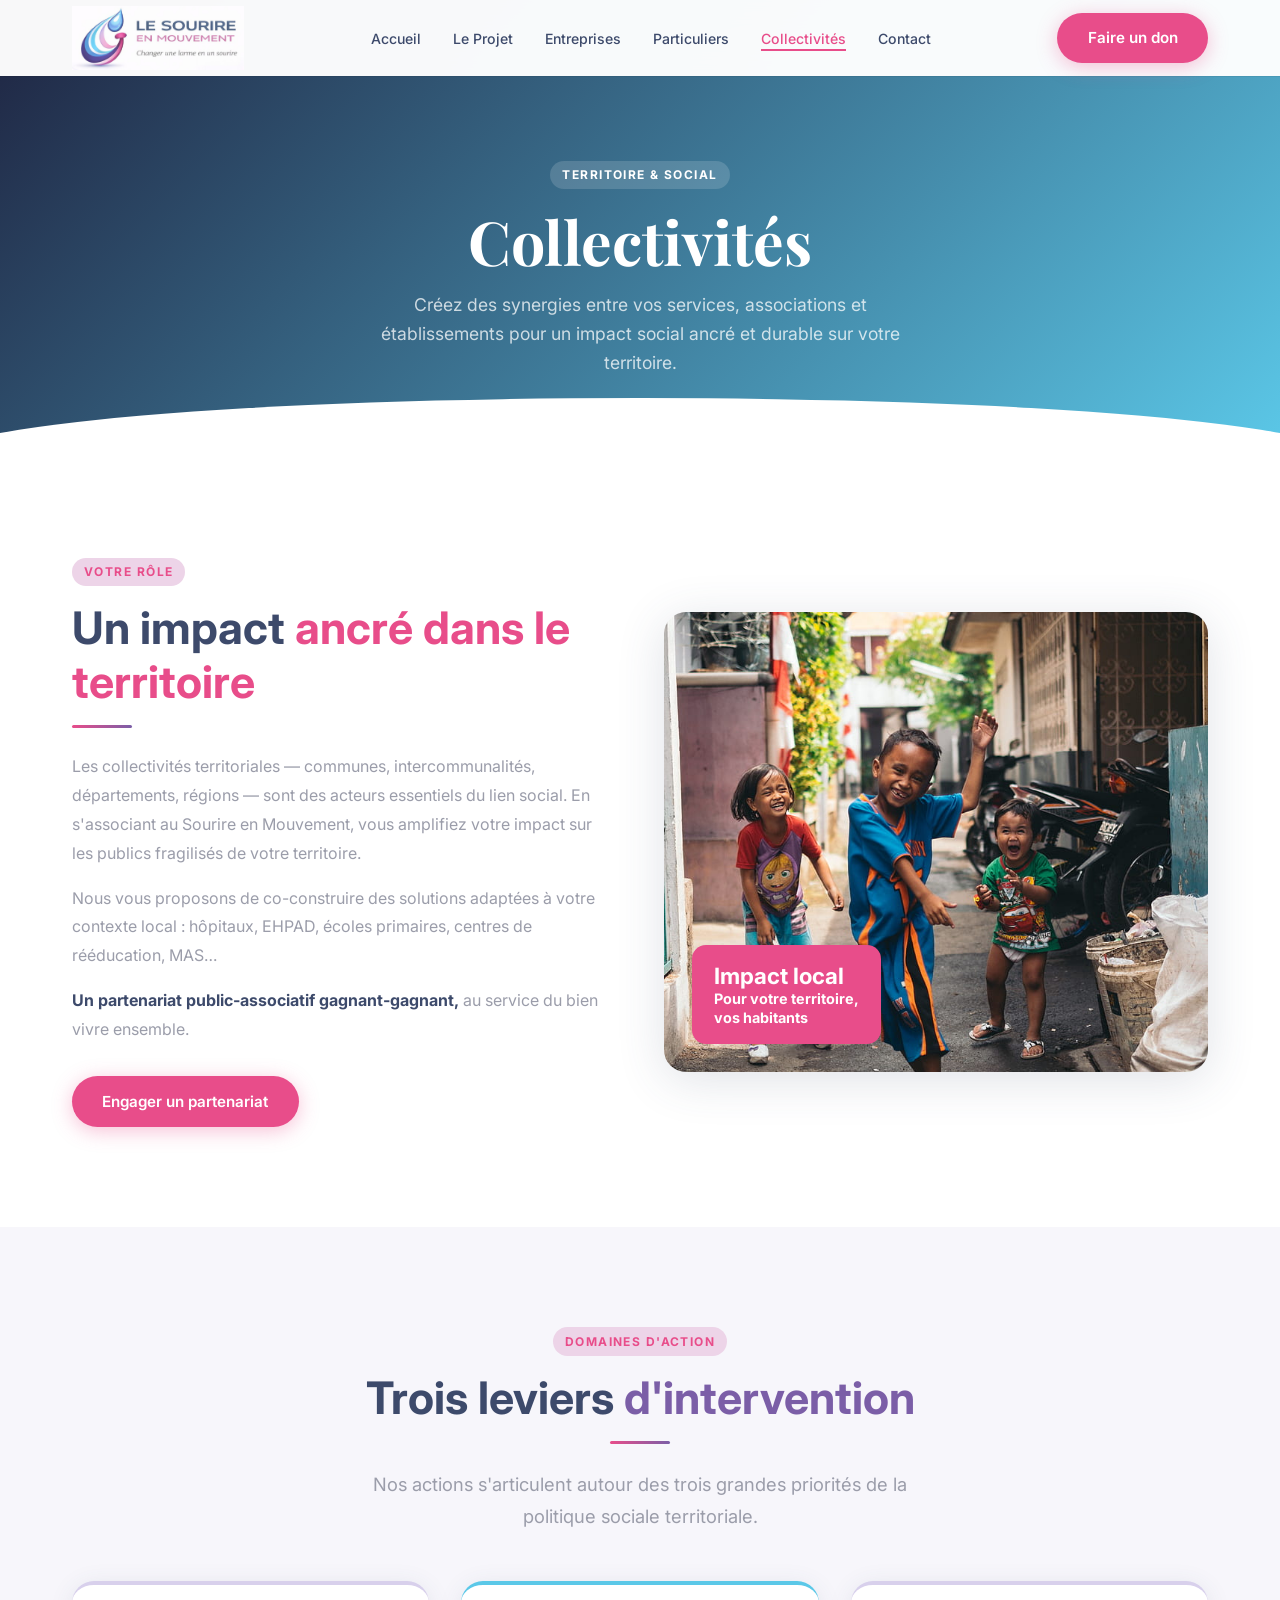
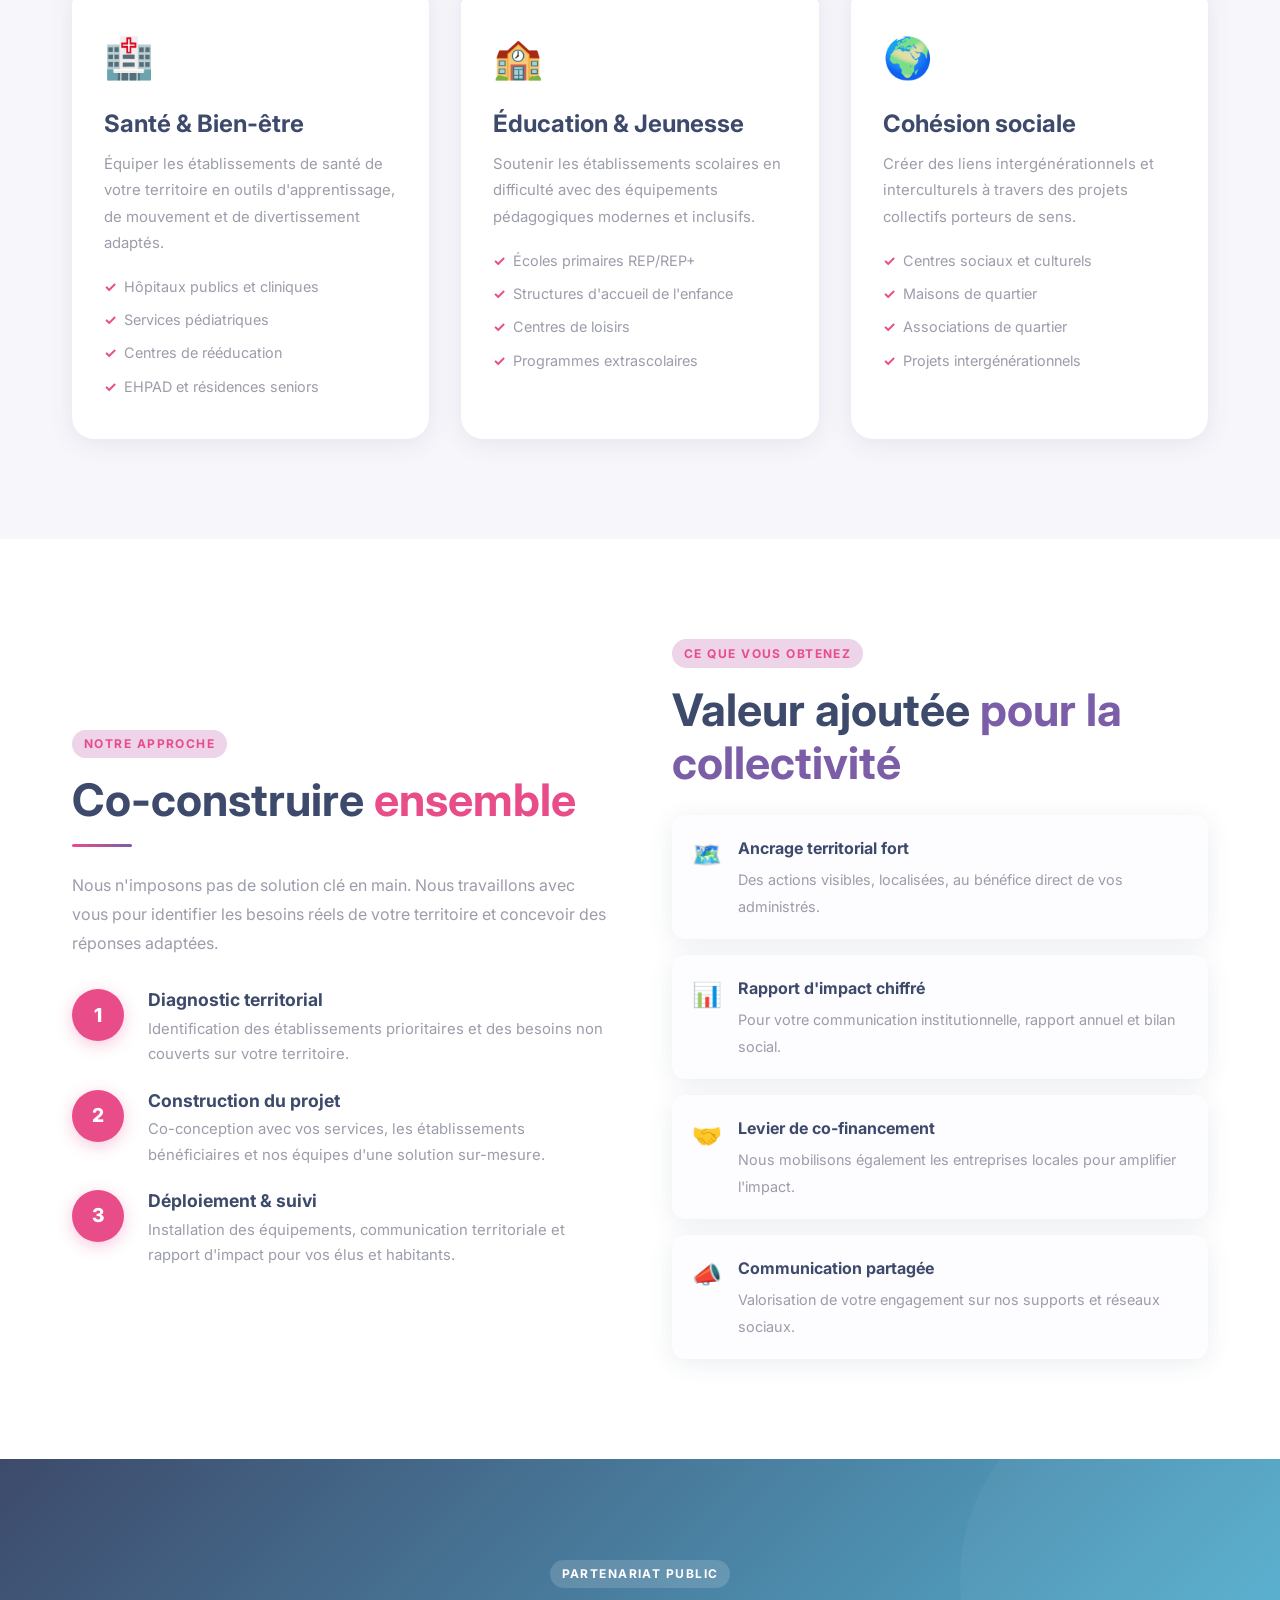
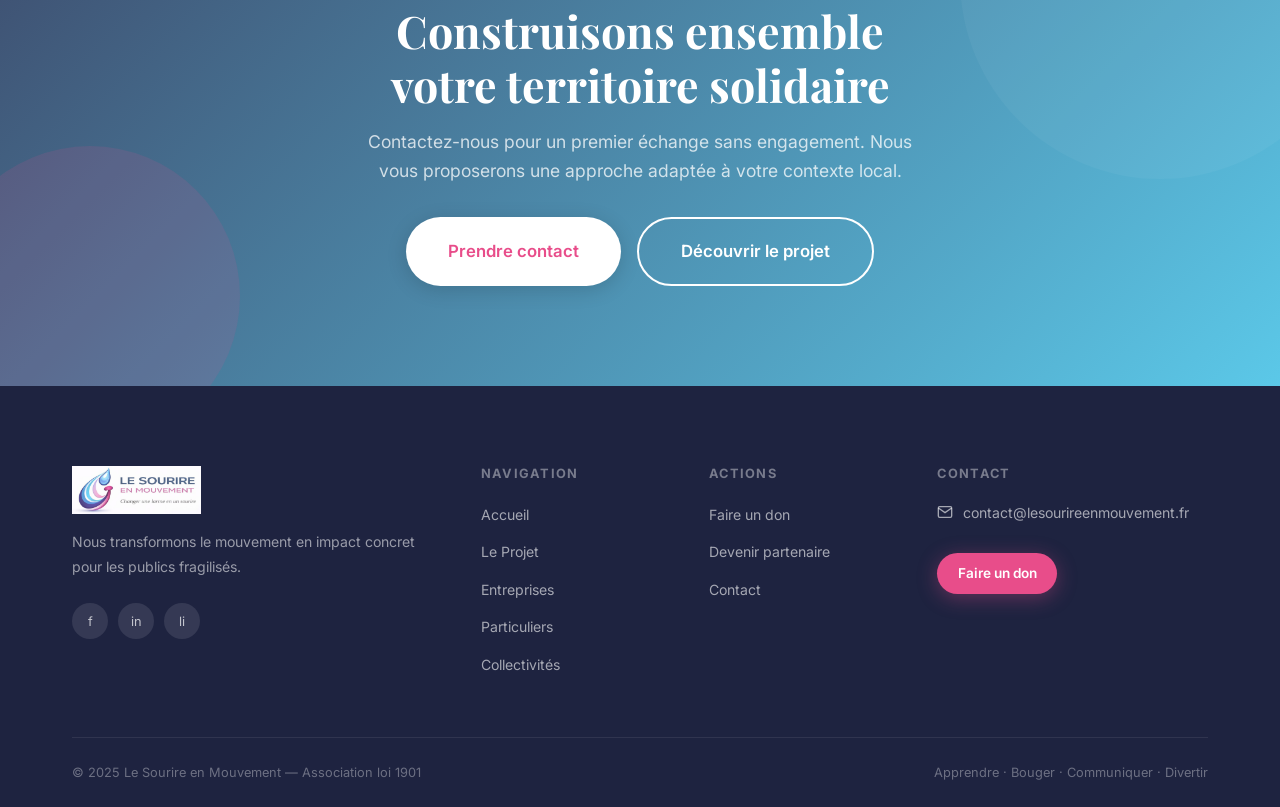
==== collectivites.html @ 17873d9f "Initial commit — Le Sourire en Mouvement website" ====
<!DOCTYPE html>
<html lang="fr">
<head>
  <meta charset="UTF-8">
  <meta name="viewport" content="width=device-width, initial-scale=1.0">
  <title>Collectivités — Le Sourire en Mouvement</title>
  <meta name="description" content="Créez des synergies territoriales avec Le Sourire en Mouvement pour un impact social ancré dans votre territoire.">
  <link rel="stylesheet" href="style.css">
</head>
<body>

<nav class="navbar" id="navbar">
  <div class="navbar__inner">
    <a href="index.html" class="navbar__logo">
      <img src="images/logo.png" alt="Le Sourire en Mouvement">
    </a>
    <ul class="navbar__nav">
      <li><a href="index.html">Accueil</a></li>
      <li><a href="presentation.html">Le Projet</a></li>
      <li><a href="entreprises.html">Entreprises</a></li>
      <li><a href="particuliers.html">Particuliers</a></li>
      <li><a href="collectivites.html" class="active">Collectivités</a></li>
      <li><a href="contact.html">Contact</a></li>
    </ul>
    <div class="navbar__cta">
      <a href="don.html" class="btn btn-primary">Faire un don</a>
      <button class="navbar__hamburger" id="hamburger"><span></span><span></span><span></span></button>
    </div>
  </div>
</nav>

<!-- Page Hero -->
<section class="page-hero" style="background:linear-gradient(135deg,#1e2340 0%,#5BC8E8 100%)">
  <div class="container">
    <span class="section-tag" style="background:rgba(255,255,255,.15);color:var(--white)">Territoire &amp; Social</span>
    <h1 class="serif">Collectivités</h1>
    <p>Créez des synergies entre vos services, associations et établissements pour un impact social ancré et durable sur votre territoire.</p>
  </div>
</section>

<!-- Value Prop -->
<section class="section">
  <div class="container">
    <div class="grid-2">
      <div>
        <span class="section-tag">Votre rôle</span>
        <h2>Un impact <span class="text-pink">ancré dans le territoire</span></h2>
        <div class="divider divider--left"></div>
        <p style="color:var(--gray);line-height:1.8;margin-bottom:1rem">
          Les collectivités territoriales — communes, intercommunalités, départements, régions —
          sont des acteurs essentiels du lien social. En s'associant au Sourire en Mouvement,
          vous amplifiez votre impact sur les publics fragilisés de votre territoire.
        </p>
        <p style="color:var(--gray);line-height:1.8;margin-bottom:1rem">
          Nous vous proposons de co-construire des solutions adaptées à votre contexte local :
          hôpitaux, EHPAD, écoles primaires, centres de rééducation, MAS…
        </p>
        <p style="color:var(--gray);line-height:1.8;margin-bottom:2rem">
          <strong style="color:var(--navy)">Un partenariat public-associatif gagnant-gagnant,</strong>
          au service du bien vivre ensemble.
        </p>
        <a href="contact.html" class="btn btn-primary">Engager un partenariat</a>
      </div>
      <div class="mission__image-wrap">
        <img src="images/children-friends.jpg" alt="Enfants du territoire" style="height:460px;object-fit:cover">
        <div class="mission__badge">
          <strong>Impact local</strong>
          Pour votre territoire,<br>vos habitants
        </div>
      </div>
    </div>
  </div>
</section>

<!-- Domains -->
<section class="section section--bg">
  <div class="container">
    <div class="text-center mb-6">
      <span class="section-tag">Domaines d'action</span>
      <h2>Trois leviers <span class="text-purple">d'intervention</span></h2>
      <div class="divider"></div>
      <p class="section-lead">Nos actions s'articulent autour des trois grandes priorités de la politique sociale territoriale.</p>
    </div>
    <div class="grid-3">
      <div class="offer-card">
        <div class="offer-card__icon">🏥</div>
        <h3>Santé &amp; Bien-être</h3>
        <p>Équiper les établissements de santé de votre territoire en outils d'apprentissage, de mouvement et de divertissement adaptés.</p>
        <ul>
          <li>Hôpitaux publics et cliniques</li>
          <li>Services pédiatriques</li>
          <li>Centres de rééducation</li>
          <li>EHPAD et résidences seniors</li>
        </ul>
      </div>
      <div class="offer-card" style="border-top-color:var(--sky)">
        <div class="offer-card__icon">🏫</div>
        <h3>Éducation &amp; Jeunesse</h3>
        <p>Soutenir les établissements scolaires en difficulté avec des équipements pédagogiques modernes et inclusifs.</p>
        <ul>
          <li>Écoles primaires REP/REP+</li>
          <li>Structures d'accueil de l'enfance</li>
          <li>Centres de loisirs</li>
          <li>Programmes extrascolaires</li>
        </ul>
      </div>
      <div class="offer-card">
        <div class="offer-card__icon">🌍</div>
        <h3>Cohésion sociale</h3>
        <p>Créer des liens intergénérationnels et interculturels à travers des projets collectifs porteurs de sens.</p>
        <ul>
          <li>Centres sociaux et culturels</li>
          <li>Maisons de quartier</li>
          <li>Associations de quartier</li>
          <li>Projets intergénérationnels</li>
        </ul>
      </div>
    </div>
  </div>
</section>

<!-- How we work together -->
<section class="section">
  <div class="container">
    <div class="grid-2" style="gap:64px">
      <div>
        <span class="section-tag">Notre approche</span>
        <h2>Co-construire <span class="text-pink">ensemble</span></h2>
        <div class="divider divider--left"></div>
        <p style="color:var(--gray);line-height:1.8;margin-bottom:2rem">
          Nous n'imposons pas de solution clé en main. Nous travaillons avec vous pour
          identifier les besoins réels de votre territoire et concevoir des réponses adaptées.
        </p>
        <div style="display:flex;flex-direction:column;gap:1.4rem">
          <div class="step-card">
            <div class="step-card__num">1</div>
            <div>
              <h3>Diagnostic territorial</h3>
              <p>Identification des établissements prioritaires et des besoins non couverts sur votre territoire.</p>
            </div>
          </div>
          <div class="step-card">
            <div class="step-card__num">2</div>
            <div>
              <h3>Construction du projet</h3>
              <p>Co-conception avec vos services, les établissements bénéficiaires et nos équipes d'une solution sur-mesure.</p>
            </div>
          </div>
          <div class="step-card">
            <div class="step-card__num">3</div>
            <div>
              <h3>Déploiement &amp; suivi</h3>
              <p>Installation des équipements, communication territoriale et rapport d'impact pour vos élus et habitants.</p>
            </div>
          </div>
        </div>
      </div>
      <div>
        <span class="section-tag">Ce que vous obtenez</span>
        <h2 style="margin-bottom:1.5rem">Valeur ajoutée <span class="text-purple">pour la collectivité</span></h2>
        <div style="display:flex;flex-direction:column;gap:1rem">
          <div style="display:flex;gap:16px;align-items:flex-start;padding:20px;background:var(--card-bg);border-radius:var(--radius);box-shadow:var(--shadow)">
            <span style="font-size:1.5rem;flex-shrink:0">🗺️</span>
            <div>
              <strong style="color:var(--navy);display:block;margin-bottom:.3rem">Ancrage territorial fort</strong>
              <span style="color:var(--gray);font-size:.9rem">Des actions visibles, localisées, au bénéfice direct de vos administrés.</span>
            </div>
          </div>
          <div style="display:flex;gap:16px;align-items:flex-start;padding:20px;background:var(--card-bg);border-radius:var(--radius);box-shadow:var(--shadow)">
            <span style="font-size:1.5rem;flex-shrink:0">📊</span>
            <div>
              <strong style="color:var(--navy);display:block;margin-bottom:.3rem">Rapport d'impact chiffré</strong>
              <span style="color:var(--gray);font-size:.9rem">Pour votre communication institutionnelle, rapport annuel et bilan social.</span>
            </div>
          </div>
          <div style="display:flex;gap:16px;align-items:flex-start;padding:20px;background:var(--card-bg);border-radius:var(--radius);box-shadow:var(--shadow)">
            <span style="font-size:1.5rem;flex-shrink:0">🤝</span>
            <div>
              <strong style="color:var(--navy);display:block;margin-bottom:.3rem">Levier de co-financement</strong>
              <span style="color:var(--gray);font-size:.9rem">Nous mobilisons également les entreprises locales pour amplifier l'impact.</span>
            </div>
          </div>
          <div style="display:flex;gap:16px;align-items:flex-start;padding:20px;background:var(--card-bg);border-radius:var(--radius);box-shadow:var(--shadow)">
            <span style="font-size:1.5rem;flex-shrink:0">📣</span>
            <div>
              <strong style="color:var(--navy);display:block;margin-bottom:.3rem">Communication partagée</strong>
              <span style="color:var(--gray);font-size:.9rem">Valorisation de votre engagement sur nos supports et réseaux sociaux.</span>
            </div>
          </div>
        </div>
      </div>
    </div>
  </div>
</section>

<!-- CTA -->
<section class="donate-banner" style="background:linear-gradient(135deg,var(--navy),#5BC8E8)">
  <div class="container" style="position:relative;z-index:1">
    <span class="section-tag" style="background:rgba(255,255,255,.15);color:var(--white)">Partenariat public</span>
    <h2 class="serif">Construisons ensemble<br>votre territoire solidaire</h2>
    <p>Contactez-nous pour un premier échange sans engagement. Nous vous proposerons une approche adaptée à votre contexte local.</p>
    <div class="donate-banner__actions">
      <a href="contact.html" class="btn btn-white btn-lg">Prendre contact</a>
      <a href="presentation.html" class="btn btn-outline btn-lg">Découvrir le projet</a>
    </div>
  </div>
</section>

<footer class="footer">
  <div class="container">
    <div class="footer__grid">
      <div class="footer__brand">
        <img src="images/logo.png" alt="Le Sourire en Mouvement">
        <p>Nous transformons le mouvement en impact concret pour les publics fragilisés.</p>
        <div class="footer__social">
          <a href="#" aria-label="Facebook">f</a>
          <a href="#" aria-label="Instagram">in</a>
          <a href="#" aria-label="LinkedIn">li</a>
        </div>
      </div>
      <div class="footer__col">
        <h4>Navigation</h4>
        <ul>
          <li><a href="index.html">Accueil</a></li>
          <li><a href="presentation.html">Le Projet</a></li>
          <li><a href="entreprises.html">Entreprises</a></li>
          <li><a href="particuliers.html">Particuliers</a></li>
          <li><a href="collectivites.html">Collectivités</a></li>
        </ul>
      </div>
      <div class="footer__col">
        <h4>Actions</h4>
        <ul>
          <li><a href="don.html">Faire un don</a></li>
          <li><a href="entreprises.html">Devenir partenaire</a></li>
          <li><a href="contact.html">Contact</a></li>
        </ul>
      </div>
      <div class="footer__col">
        <h4>Contact</h4>
        <div class="footer__contact-item">
          <svg xmlns="http://www.w3.org/2000/svg" width="16" height="16" viewBox="0 0 24 24" fill="none" stroke="currentColor" stroke-width="2"><path d="M4 4h16c1.1 0 2 .9 2 2v12c0 1.1-.9 2-2 2H4c-1.1 0-2-.9-2-2V6c0-1.1.9-2 2-2z"/><polyline points="22,6 12,13 2,6"/></svg>
          contact@lesourireenmouvement.fr
        </div>
        <a href="don.html" class="btn btn-primary mt-2" style="font-size:.85rem;padding:.65em 1.5em">Faire un don</a>
      </div>
    </div>
    <div class="footer__bottom">
      <span>© 2025 Le Sourire en Mouvement — Association loi 1901</span>
      <span>Apprendre · Bouger · Communiquer · Divertir</span>
    </div>
  </div>
</footer>

<script>
  const hamburger = document.getElementById('hamburger');
  const navbar = document.getElementById('navbar');
  hamburger?.addEventListener('click', () => navbar.classList.toggle('navbar--open'));
  window.addEventListener('scroll', () => {
    navbar.style.boxShadow = window.scrollY > 20 ? '0 2px 20px rgba(0,0,0,.10)' : '';
  });
</script>
</body>
</html>
---- style.css ----
/* ============================================================
   LE SOURIRE EN MOUVEMENT — Global Stylesheet
   Inspired by DoGood / Qode Interactive charity theme
   ============================================================ */

@import url('https://fonts.googleapis.com/css2?family=Inter:wght@300;400;500;600;700;800&family=Playfair+Display:ital,wght@0,700;1,600&display=swap');

/* ── CSS Variables ─────────────────────────────────────────── */
:root {
  --navy:       #3D4A6B;
  --pink:       #E84D8A;
  --purple:     #7B5EA7;
  --sky:        #5BC8E8;
  --rose:       #D97FAB;
  --lavender:   #A89CC8;
  --bg:         #F7F6FB;
  --bg2:        #F0EDF8;
  --mist:       #D8D0EC;
  --blush:      #EDD4E8;
  --gray:       #9B9DAA;
  --dark:       #1E2340;
  --white:      #FFFFFF;
  --card-bg:    #FDFCFF;

  --radius:     14px;
  --radius-lg:  22px;
  --shadow:     0 4px 24px rgba(61,74,107,.10);
  --shadow-lg:  0 8px 48px rgba(61,74,107,.16);
  --transition: .3s cubic-bezier(.4,0,.2,1);
}

/* ── Reset ─────────────────────────────────────────────────── */
*, *::before, *::after { box-sizing: border-box; margin: 0; padding: 0; }
html { scroll-behavior: smooth; font-size: 16px; }
body {
  font-family: 'Inter', system-ui, sans-serif;
  color: var(--navy);
  background: var(--white);
  line-height: 1.65;
  overflow-x: hidden;
}
img { display: block; max-width: 100%; height: auto; }
a  { color: inherit; text-decoration: none; }
ul { list-style: none; }
button { cursor: pointer; font-family: inherit; border: none; background: none; }

/* ── Typography ────────────────────────────────────────────── */
h1,h2,h3,h4,h5 { line-height: 1.2; font-weight: 700; }
h1 { font-size: clamp(2.2rem, 5vw, 3.8rem); }
h2 { font-size: clamp(1.7rem, 3.5vw, 2.8rem); }
h3 { font-size: clamp(1.2rem, 2vw, 1.5rem); }
.serif { font-family: 'Playfair Display', Georgia, serif; }
.section-tag {
  display: inline-block;
  font-size: .75rem;
  font-weight: 700;
  letter-spacing: .12em;
  text-transform: uppercase;
  color: var(--pink);
  background: var(--blush);
  padding: .35em 1em;
  border-radius: 50px;
  margin-bottom: 1rem;
}
.section-lead {
  font-size: 1.15rem;
  color: var(--gray);
  max-width: 560px;
  line-height: 1.75;
}
.text-pink   { color: var(--pink); }
.text-purple { color: var(--purple); }
.text-white  { color: var(--white); }

/* ── Layout ─────────────────────────────────────────────────── */
.container {
  width: 100%;
  max-width: 1200px;
  margin-inline: auto;
  padding-inline: 32px;
}
.container--wide { max-width: 1400px; }
.section { padding: 100px 0; }
.section--sm { padding: 64px 0; }
.section--bg  { background: var(--bg); }
.section--bg2 { background: var(--bg2); }
.section--dark { background: var(--navy); color: var(--white); }
.section--pink { background: var(--pink); color: var(--white); }

/* Grid helpers */
.grid-2 { display: grid; grid-template-columns: 1fr 1fr; gap: 48px; align-items: center; }
.grid-3 { display: grid; grid-template-columns: repeat(3, 1fr); gap: 32px; }
.grid-4 { display: grid; grid-template-columns: repeat(4, 1fr); gap: 28px; }

/* ── Buttons ────────────────────────────────────────────────── */
.btn {
  display: inline-flex;
  align-items: center;
  gap: .5rem;
  padding: .85em 2em;
  border-radius: 50px;
  font-weight: 600;
  font-size: .95rem;
  transition: var(--transition);
  white-space: nowrap;
}
.btn-primary {
  background: var(--pink);
  color: var(--white);
  box-shadow: 0 4px 20px rgba(232,77,138,.35);
}
.btn-primary:hover {
  background: #d63a78;
  box-shadow: 0 6px 28px rgba(232,77,138,.50);
  transform: translateY(-2px);
}
.btn-outline {
  border: 2px solid var(--white);
  color: var(--white);
}
.btn-outline:hover {
  background: var(--white);
  color: var(--navy);
  transform: translateY(-2px);
}
.btn-navy {
  background: var(--navy);
  color: var(--white);
  box-shadow: 0 4px 20px rgba(61,74,107,.30);
}
.btn-navy:hover {
  background: #2e3755;
  transform: translateY(-2px);
}
.btn-white {
  background: var(--white);
  color: var(--pink);
  box-shadow: 0 4px 20px rgba(0,0,0,.15);
}
.btn-white:hover {
  background: var(--bg);
  transform: translateY(-2px);
}
.btn-lg { padding: 1.1em 2.5em; font-size: 1.05rem; }
.btn svg { width: 18px; height: 18px; flex-shrink: 0; }

/* ── Navigation ─────────────────────────────────────────────── */
.navbar {
  position: fixed;
  top: 0; left: 0; right: 0;
  z-index: 1000;
  background: rgba(255,255,255,.97);
  backdrop-filter: blur(12px);
  box-shadow: 0 1px 0 rgba(0,0,0,.06);
  transition: var(--transition);
}
.navbar__inner {
  display: flex;
  align-items: center;
  justify-content: space-between;
  height: 76px;
  max-width: 1200px;
  margin-inline: auto;
  padding-inline: 32px;
}
.navbar__logo {
  display: flex;
  align-items: center;
  gap: 12px;
}
.navbar__logo img {
  height: 64px;
  width: auto;
  object-fit: contain;
}
.navbar__logo-text {
  display: flex;
  flex-direction: column;
  line-height: 1.1;
}
.navbar__logo-text strong {
  font-size: .9rem;
  font-weight: 800;
  color: var(--navy);
  letter-spacing: .02em;
}
.navbar__logo-text span {
  font-size: .7rem;
  color: var(--pink);
  font-weight: 600;
  letter-spacing: .04em;
  text-transform: uppercase;
}
.navbar__nav {
  display: flex;
  align-items: center;
  gap: 2rem;
}
.navbar__nav a {
  font-size: .88rem;
  font-weight: 500;
  color: var(--navy);
  position: relative;
  padding-bottom: 2px;
  transition: color var(--transition);
}
.navbar__nav a::after {
  content: '';
  position: absolute;
  bottom: -2px; left: 0; right: 100%;
  height: 2px;
  background: var(--pink);
  transition: right var(--transition);
}
.navbar__nav a:hover,
.navbar__nav a.active {
  color: var(--pink);
}
.navbar__nav a:hover::after,
.navbar__nav a.active::after {
  right: 0;
}
.navbar__cta {
  display: flex;
  align-items: center;
  gap: 12px;
}
.navbar__hamburger {
  display: none;
  flex-direction: column;
  gap: 5px;
  padding: 8px;
}
.navbar__hamburger span {
  display: block;
  width: 24px;
  height: 2px;
  background: var(--navy);
  transition: var(--transition);
  border-radius: 2px;
}

/* ── Hero ────────────────────────────────────────────────────── */
.hero {
  position: relative;
  min-height: 100vh;
  display: flex;
  align-items: center;
  overflow: hidden;
}
.hero__bg {
  position: absolute;
  inset: 0;
  background-size: cover;
  background-position: center 30%;
  background-image: url('images/hero.jpg');
}
.hero__overlay {
  position: absolute;
  inset: 0;
  background: linear-gradient(
    120deg,
    rgba(30,35,64,.82) 0%,
    rgba(61,74,107,.60) 50%,
    rgba(123,94,167,.30) 100%
  );
}
.hero__content {
  position: relative;
  z-index: 2;
  max-width: 700px;
  padding: 120px 32px 80px;
  margin-inline: auto;
  margin-left: clamp(32px, 8vw, 140px);
}
.hero__tag {
  display: inline-flex;
  align-items: center;
  gap: .5rem;
  background: rgba(255,255,255,.15);
  backdrop-filter: blur(8px);
  border: 1px solid rgba(255,255,255,.25);
  color: var(--white);
  padding: .45em 1.1em;
  border-radius: 50px;
  font-size: .8rem;
  font-weight: 600;
  letter-spacing: .08em;
  text-transform: uppercase;
  margin-bottom: 1.5rem;
}
.hero__tag::before {
  content: '';
  width: 6px; height: 6px;
  background: var(--pink);
  border-radius: 50%;
}
.hero__title {
  color: var(--white);
  margin-bottom: 1rem;
  text-shadow: 0 2px 20px rgba(0,0,0,.3);
}
.hero__title em {
  font-style: normal;
  color: var(--sky);
}
.hero__sub {
  color: rgba(255,255,255,.85);
  font-size: 1.2rem;
  margin-bottom: .75rem;
  font-style: italic;
  font-family: 'Playfair Display', serif;
}
.hero__desc {
  color: rgba(255,255,255,.80);
  font-size: 1.05rem;
  max-width: 520px;
  margin-bottom: 2.5rem;
  line-height: 1.7;
}
.hero__actions {
  display: flex;
  gap: 16px;
  flex-wrap: wrap;
}
.hero__scroll {
  position: absolute;
  bottom: 32px;
  left: 50%;
  transform: translateX(-50%);
  z-index: 2;
  color: rgba(255,255,255,.6);
  font-size: .75rem;
  font-weight: 500;
  letter-spacing: .08em;
  display: flex;
  flex-direction: column;
  align-items: center;
  gap: 8px;
  animation: scrollBounce 2s infinite;
}
.hero__scroll svg { width: 20px; height: 20px; }
@keyframes scrollBounce {
  0%, 100% { transform: translateX(-50%) translateY(0); }
  50%       { transform: translateX(-50%) translateY(6px); }
}

/* ── Stats Bar ───────────────────────────────────────────────── */
.stats-bar {
  background: var(--navy);
  padding: 0;
}
.stats-bar__inner {
  display: grid;
  grid-template-columns: repeat(4, 1fr);
}
.stat-item {
  padding: 40px 24px;
  text-align: center;
  border-right: 1px solid rgba(255,255,255,.10);
  position: relative;
}
.stat-item:last-child { border-right: none; }
.stat-item__number {
  font-size: clamp(2rem, 4vw, 3rem);
  font-weight: 800;
  color: var(--white);
  line-height: 1;
  margin-bottom: .3rem;
}
.stat-item__number span { color: var(--pink); }
.stat-item__label {
  font-size: .8rem;
  color: rgba(255,255,255,.55);
  font-weight: 500;
  letter-spacing: .06em;
  text-transform: uppercase;
}

/* ── Mission Section ────────────────────────────────────────── */
.mission__text { max-width: 560px; }
.mission__text h2 { margin-bottom: 1.2rem; }
.mission__text p  { color: var(--gray); margin-bottom: 1rem; line-height: 1.8; }
.mission__text .btn { margin-top: 1.5rem; }
.mission__image-wrap {
  position: relative;
  border-radius: var(--radius-lg);
  overflow: hidden;
  box-shadow: var(--shadow-lg);
}
.mission__image-wrap img {
  width: 100%;
  height: 480px;
  object-fit: cover;
}
.mission__badge {
  position: absolute;
  bottom: 28px;
  left: 28px;
  background: var(--pink);
  color: var(--white);
  padding: 16px 22px;
  border-radius: var(--radius);
  font-weight: 700;
  font-size: .9rem;
  line-height: 1.3;
  box-shadow: var(--shadow);
}
.mission__badge strong { display: block; font-size: 1.4rem; }

/* ── Pillars ────────────────────────────────────────────────── */
.pillar-card {
  background: var(--card-bg);
  border-radius: var(--radius-lg);
  padding: 44px 32px;
  text-align: center;
  box-shadow: var(--shadow);
  transition: var(--transition);
  border: 1px solid rgba(123,94,167,.08);
  position: relative;
  overflow: hidden;
}
.pillar-card::before {
  content: '';
  position: absolute;
  top: 0; left: 0; right: 0;
  height: 4px;
  background: linear-gradient(90deg, var(--pink), var(--purple));
  transform: scaleX(0);
  transform-origin: left;
  transition: transform var(--transition);
}
.pillar-card:hover { transform: translateY(-6px); box-shadow: var(--shadow-lg); }
.pillar-card:hover::before { transform: scaleX(1); }
.pillar-card__icon {
  width: 72px;
  height: 72px;
  background: linear-gradient(135deg, var(--blush), var(--bg2));
  border-radius: 50%;
  display: flex;
  align-items: center;
  justify-content: center;
  margin: 0 auto 1.5rem;
  font-size: 2rem;
  transition: var(--transition);
}
.pillar-card:hover .pillar-card__icon {
  background: linear-gradient(135deg, var(--pink), var(--purple));
  transform: scale(1.1);
}
.pillar-card h3 { margin-bottom: .75rem; color: var(--navy); }
.pillar-card p  { color: var(--gray); font-size: .93rem; line-height: 1.7; }

/* ── How It Works ───────────────────────────────────────────── */
.step-card {
  display: flex;
  gap: 24px;
  align-items: flex-start;
}
.step-card__num {
  flex-shrink: 0;
  width: 52px;
  height: 52px;
  background: var(--pink);
  color: var(--white);
  border-radius: 50%;
  display: flex;
  align-items: center;
  justify-content: center;
  font-size: 1.2rem;
  font-weight: 800;
  box-shadow: 0 4px 16px rgba(232,77,138,.3);
}
.step-card h3 { font-size: 1.1rem; margin-bottom: .4rem; }
.step-card p  { color: var(--gray); font-size: .93rem; line-height: 1.7; }
.steps-visual {
  position: relative;
  border-radius: var(--radius-lg);
  overflow: hidden;
}
.steps-visual img {
  width: 100%;
  height: 520px;
  object-fit: cover;
}
.steps-visual__overlay {
  position: absolute;
  inset: 0;
  background: linear-gradient(135deg, rgba(61,74,107,.6), rgba(123,94,167,.5));
  display: flex;
  align-items: center;
  justify-content: center;
}
.steps-visual__quote {
  color: var(--white);
  text-align: center;
  padding: 40px;
  font-size: 1.5rem;
  font-family: 'Playfair Display', serif;
  font-style: italic;
  text-shadow: 0 2px 12px rgba(0,0,0,.3);
  line-height: 1.5;
}

/* ── Impact Cards ───────────────────────────────────────────── */
.impact-card {
  background: var(--white);
  border-radius: var(--radius-lg);
  overflow: hidden;
  box-shadow: var(--shadow);
  transition: var(--transition);
}
.impact-card:hover { transform: translateY(-4px); box-shadow: var(--shadow-lg); }
.impact-card__img {
  height: 220px;
  overflow: hidden;
}
.impact-card__img img {
  width: 100%;
  height: 100%;
  object-fit: cover;
  transition: transform .5s ease;
}
.impact-card:hover .impact-card__img img { transform: scale(1.05); }
.impact-card__body {
  padding: 28px 28px 32px;
}
.impact-card__tag {
  font-size: .72rem;
  font-weight: 700;
  letter-spacing: .1em;
  text-transform: uppercase;
  color: var(--pink);
  margin-bottom: .6rem;
}
.impact-card__body h3 { margin-bottom: .6rem; font-size: 1.1rem; }
.impact-card__body p  { color: var(--gray); font-size: .9rem; line-height: 1.7; }

/* ── Donate CTA Banner ──────────────────────────────────────── */
.donate-banner {
  background: linear-gradient(135deg, var(--navy) 0%, var(--purple) 100%);
  padding: 100px 0;
  text-align: center;
  position: relative;
  overflow: hidden;
}
.donate-banner::before {
  content: '';
  position: absolute;
  top: -80px; right: -80px;
  width: 400px; height: 400px;
  background: rgba(255,255,255,.04);
  border-radius: 50%;
}
.donate-banner::after {
  content: '';
  position: absolute;
  bottom: -60px; left: -60px;
  width: 300px; height: 300px;
  background: rgba(232,77,138,.12);
  border-radius: 50%;
}
.donate-banner h2 { color: var(--white); margin-bottom: 1rem; }
.donate-banner p  { color: rgba(255,255,255,.75); font-size: 1.1rem; max-width: 560px; margin: 0 auto 2rem; }
.donate-banner__actions { display: flex; gap: 16px; justify-content: center; flex-wrap: wrap; position: relative; z-index: 1; }
.tax-note {
  margin-top: 1.5rem;
  font-size: .85rem;
  color: rgba(255,255,255,.55);
  position: relative;
  z-index: 1;
}
.tax-note strong { color: var(--sky); }

/* ── Photo Strip ────────────────────────────────────────────── */
.photo-strip {
  display: grid;
  grid-template-columns: repeat(3, 1fr);
  height: 320px;
}
.photo-strip__item {
  overflow: hidden;
  position: relative;
}
.photo-strip__item img {
  width: 100%;
  height: 100%;
  object-fit: cover;
  transition: transform .6s ease;
}
.photo-strip__item:hover img { transform: scale(1.06); }
.photo-strip__item__label {
  position: absolute;
  bottom: 0; left: 0; right: 0;
  background: linear-gradient(transparent, rgba(30,35,64,.75));
  color: var(--white);
  padding: 24px 20px 16px;
  font-size: .85rem;
  font-weight: 600;
}

/* ── Testimonial ────────────────────────────────────────────── */
.testimonial-card {
  background: var(--white);
  border-radius: var(--radius-lg);
  padding: 40px 36px;
  box-shadow: var(--shadow);
  position: relative;
}
.testimonial-card::before {
  content: '"';
  position: absolute;
  top: -8px; left: 28px;
  font-size: 6rem;
  font-family: 'Playfair Display', serif;
  color: var(--blush);
  line-height: 1;
}
.testimonial-card p {
  font-size: 1.05rem;
  color: var(--navy);
  font-style: italic;
  margin-bottom: 1.5rem;
  line-height: 1.75;
}
.testimonial-card__author {
  display: flex;
  align-items: center;
  gap: 12px;
}
.testimonial-card__avatar {
  width: 44px; height: 44px;
  border-radius: 50%;
  background: linear-gradient(135deg, var(--pink), var(--purple));
  display: flex;
  align-items: center;
  justify-content: center;
  color: var(--white);
  font-weight: 700;
  font-size: 1rem;
  flex-shrink: 0;
}
.testimonial-card__name { font-weight: 700; font-size: .9rem; }
.testimonial-card__role { font-size: .78rem; color: var(--gray); }

/* ── Page Hero (inner pages) ────────────────────────────────── */
.page-hero {
  padding: 160px 0 80px;
  background: linear-gradient(135deg, var(--navy) 0%, var(--purple) 100%);
  color: var(--white);
  text-align: center;
  position: relative;
  overflow: hidden;
}
.page-hero::after {
  content: '';
  position: absolute;
  bottom: -1px; left: 0; right: 0;
  height: 60px;
  background: var(--white);
  clip-path: ellipse(55% 100% at 50% 100%);
}
.page-hero h1 { color: var(--white); margin-bottom: .75rem; }
.page-hero p  { color: rgba(255,255,255,.75); font-size: 1.1rem; max-width: 540px; margin-inline: auto; }

/* ── Accordion ──────────────────────────────────────────────── */
.accordion-item {
  border-bottom: 1px solid rgba(61,74,107,.10);
}
.accordion-item summary {
  padding: 1.4rem 0;
  font-weight: 600;
  font-size: 1rem;
  cursor: pointer;
  display: flex;
  align-items: center;
  justify-content: space-between;
  list-style: none;
  color: var(--navy);
  transition: color var(--transition);
}
.accordion-item summary::-webkit-details-marker { display: none; }
.accordion-item summary::after {
  content: '+';
  font-size: 1.4rem;
  color: var(--pink);
  transition: transform var(--transition);
}
.accordion-item[open] summary::after { transform: rotate(45deg); }
.accordion-item[open] summary { color: var(--pink); }
.accordion-item p {
  padding-bottom: 1.4rem;
  color: var(--gray);
  line-height: 1.8;
  font-size: .95rem;
}

/* ── Forms ──────────────────────────────────────────────────── */
.form-group {
  margin-bottom: 1.4rem;
}
.form-group label {
  display: block;
  font-size: .85rem;
  font-weight: 600;
  color: var(--navy);
  margin-bottom: .5rem;
}
.form-group input,
.form-group textarea,
.form-group select {
  width: 100%;
  padding: .85em 1.1em;
  border: 1.5px solid rgba(61,74,107,.15);
  border-radius: var(--radius);
  font-family: inherit;
  font-size: .95rem;
  color: var(--navy);
  background: var(--white);
  transition: border-color var(--transition), box-shadow var(--transition);
  outline: none;
}
.form-group input:focus,
.form-group textarea:focus,
.form-group select:focus {
  border-color: var(--pink);
  box-shadow: 0 0 0 3px rgba(232,77,138,.12);
}
.form-group textarea { min-height: 130px; resize: vertical; }

/* ── Don Amount Picker ──────────────────────────────────────── */
.amount-grid {
  display: grid;
  grid-template-columns: repeat(3, 1fr);
  gap: 12px;
  margin-bottom: 1.4rem;
}
.amount-btn {
  padding: .9em 1em;
  border: 2px solid rgba(61,74,107,.15);
  border-radius: var(--radius);
  font-weight: 700;
  font-size: 1rem;
  color: var(--navy);
  background: var(--white);
  cursor: pointer;
  transition: var(--transition);
  text-align: center;
}
.amount-btn:hover,
.amount-btn.active {
  border-color: var(--pink);
  color: var(--pink);
  background: var(--blush);
}
.amount-btn .real-cost {
  display: block;
  font-size: .7rem;
  font-weight: 500;
  color: var(--gray);
  margin-top: .2rem;
}
.amount-btn.active .real-cost { color: var(--rose); }

/* ── Tax Note Badge ─────────────────────────────────────────── */
.tax-badge {
  background: linear-gradient(135deg, var(--blush), #fce4ef);
  border: 1px solid rgba(232,77,138,.2);
  border-radius: var(--radius);
  padding: 20px 24px;
  display: flex;
  gap: 16px;
  align-items: flex-start;
  margin: 1.5rem 0;
}
.tax-badge__icon {
  font-size: 2rem;
  flex-shrink: 0;
}
.tax-badge__text h4 { font-size: .95rem; color: var(--navy); margin-bottom: .3rem; }
.tax-badge__text p  { font-size: .85rem; color: var(--gray); line-height: 1.6; }
.tax-badge__text strong { color: var(--pink); }

/* ── Offer Cards (Entreprises/Collectivites) ────────────────── */
.offer-card {
  background: var(--white);
  border-radius: var(--radius-lg);
  padding: 40px 32px;
  box-shadow: var(--shadow);
  transition: var(--transition);
  border-top: 4px solid var(--mist);
  height: 100%;
}
.offer-card:hover {
  transform: translateY(-6px);
  box-shadow: var(--shadow-lg);
  border-top-color: var(--pink);
}
.offer-card__icon {
  font-size: 2.5rem;
  margin-bottom: 1.2rem;
}
.offer-card h3 { margin-bottom: .8rem; }
.offer-card p  { color: var(--gray); line-height: 1.75; font-size: .93rem; }
.offer-card ul {
  margin-top: 1.2rem;
  display: flex;
  flex-direction: column;
  gap: .6rem;
}
.offer-card ul li {
  font-size: .9rem;
  color: var(--gray);
  padding-left: 1.4em;
  position: relative;
}
.offer-card ul li::before {
  content: '✓';
  position: absolute;
  left: 0;
  color: var(--pink);
  font-weight: 700;
}

/* ── Contact Cards ──────────────────────────────────────────── */
.contact-card {
  background: var(--card-bg);
  border-radius: var(--radius-lg);
  padding: 36px 32px;
  text-align: center;
  box-shadow: var(--shadow);
  transition: var(--transition);
}
.contact-card:hover { transform: translateY(-4px); }
.contact-card__icon {
  font-size: 2.5rem;
  margin-bottom: 1rem;
}
.contact-card h3 { margin-bottom: .5rem; font-size: 1.1rem; }
.contact-card p, .contact-card a {
  color: var(--gray);
  font-size: .9rem;
  line-height: 1.7;
}
.contact-card a:hover { color: var(--pink); }

/* ── Map placeholder ────────────────────────────────────────── */
.map-placeholder {
  width: 100%;
  height: 380px;
  background: linear-gradient(135deg, var(--bg2), var(--blush));
  border-radius: var(--radius-lg);
  display: flex;
  align-items: center;
  justify-content: center;
  font-size: 1rem;
  color: var(--gray);
  border: 1.5px dashed var(--mist);
}

/* ── Footer ─────────────────────────────────────────────────── */
.footer {
  background: var(--dark);
  color: var(--white);
  padding: 80px 0 0;
}
.footer__grid {
  display: grid;
  grid-template-columns: 2fr 1fr 1fr 1.5fr;
  gap: 48px;
  padding-bottom: 60px;
}
.footer__brand p {
  color: rgba(255,255,255,.55);
  font-size: .88rem;
  line-height: 1.75;
  margin: 1rem 0 1.5rem;
}
.footer__brand img {
  height: 48px;
  width: auto;
  object-fit: contain;
}
.footer__social {
  display: flex;
  gap: 10px;
  margin-top: .5rem;
}
.footer__social a {
  width: 36px; height: 36px;
  background: rgba(255,255,255,.10);
  border-radius: 50%;
  display: flex;
  align-items: center;
  justify-content: center;
  font-size: .8rem;
  color: rgba(255,255,255,.7);
  transition: var(--transition);
}
.footer__social a:hover {
  background: var(--pink);
  color: var(--white);
}
.footer__col h4 {
  font-size: .8rem;
  font-weight: 700;
  letter-spacing: .1em;
  text-transform: uppercase;
  color: rgba(255,255,255,.4);
  margin-bottom: 1.2rem;
}
.footer__col ul { display: flex; flex-direction: column; gap: .7rem; }
.footer__col ul li a {
  font-size: .88rem;
  color: rgba(255,255,255,.6);
  transition: color var(--transition);
}
.footer__col ul li a:hover { color: var(--pink); }
.footer__contact-item {
  display: flex;
  gap: 10px;
  align-items: flex-start;
  font-size: .88rem;
  color: rgba(255,255,255,.6);
  margin-bottom: .85rem;
}
.footer__contact-item svg { flex-shrink: 0; margin-top: 3px; }
.footer__bottom {
  border-top: 1px solid rgba(255,255,255,.08);
  padding: 24px 0;
  display: flex;
  align-items: center;
  justify-content: space-between;
  font-size: .8rem;
  color: rgba(255,255,255,.35);
}
.footer__bottom a { color: rgba(255,255,255,.5); transition: color var(--transition); }
.footer__bottom a:hover { color: var(--pink); }

/* ── Utilities ──────────────────────────────────────────────── */
.text-center { text-align: center; }
.text-center .section-lead { margin-inline: auto; }
.mt-1 { margin-top: .5rem; }
.mt-2 { margin-top: 1rem; }
.mt-3 { margin-top: 1.5rem; }
.mt-4 { margin-top: 2rem; }
.mb-4 { margin-bottom: 2rem; }
.mb-6 { margin-bottom: 3rem; }
.divider {
  width: 60px;
  height: 3px;
  background: linear-gradient(90deg, var(--pink), var(--purple));
  border-radius: 2px;
  margin: 1rem auto 1.5rem;
}
.divider--left { margin-left: 0; }

/* ── Animations ─────────────────────────────────────────────── */
@keyframes fadeUp {
  from { opacity: 0; transform: translateY(30px); }
  to   { opacity: 1; transform: translateY(0); }
}
.fade-up {
  opacity: 0;
  animation: fadeUp .7s ease forwards;
}
.fade-up:nth-child(1) { animation-delay: .1s; }
.fade-up:nth-child(2) { animation-delay: .2s; }
.fade-up:nth-child(3) { animation-delay: .3s; }
.fade-up:nth-child(4) { animation-delay: .4s; }

/* ── Responsive ─────────────────────────────────────────────── */
@media (max-width: 1024px) {
  .grid-4 { grid-template-columns: repeat(2, 1fr); }
  .footer__grid { grid-template-columns: 1fr 1fr; }
  .stats-bar__inner { grid-template-columns: repeat(2, 1fr); }
  .stat-item:nth-child(2) { border-right: none; }
}

@media (max-width: 768px) {
  .grid-2,
  .grid-3 { grid-template-columns: 1fr; }
  .navbar__nav,
  .navbar__cta .btn-primary { display: none; }
  .navbar__hamburger { display: flex; }
  .navbar--open .navbar__nav {
    display: flex;
    flex-direction: column;
    position: absolute;
    top: 76px; left: 0; right: 0;
    background: var(--white);
    padding: 20px 32px 28px;
    box-shadow: var(--shadow-lg);
    gap: 1.2rem;
  }
  .hero__content { padding: 140px 24px 80px; margin-left: 0; }
  .hero__actions { flex-direction: column; }
  .hero__actions .btn { width: fit-content; }
  .photo-strip { grid-template-columns: 1fr; height: auto; }
  .photo-strip__item { height: 220px; }
  .amount-grid { grid-template-columns: repeat(2, 1fr); }
  .footer__grid { grid-template-columns: 1fr; gap: 32px; }
  .footer__bottom { flex-direction: column; gap: 8px; text-align: center; }
  .page-hero { padding: 120px 0 60px; }
  .stats-bar__inner { grid-template-columns: repeat(2, 1fr); }
}

@media (max-width: 480px) {
  .container { padding-inline: 20px; }
  .section { padding: 64px 0; }
  .stats-bar__inner { grid-template-columns: 1fr 1fr; }
  .grid-4 { grid-template-columns: 1fr; }
  .amount-grid { grid-template-columns: repeat(2, 1fr); }
}
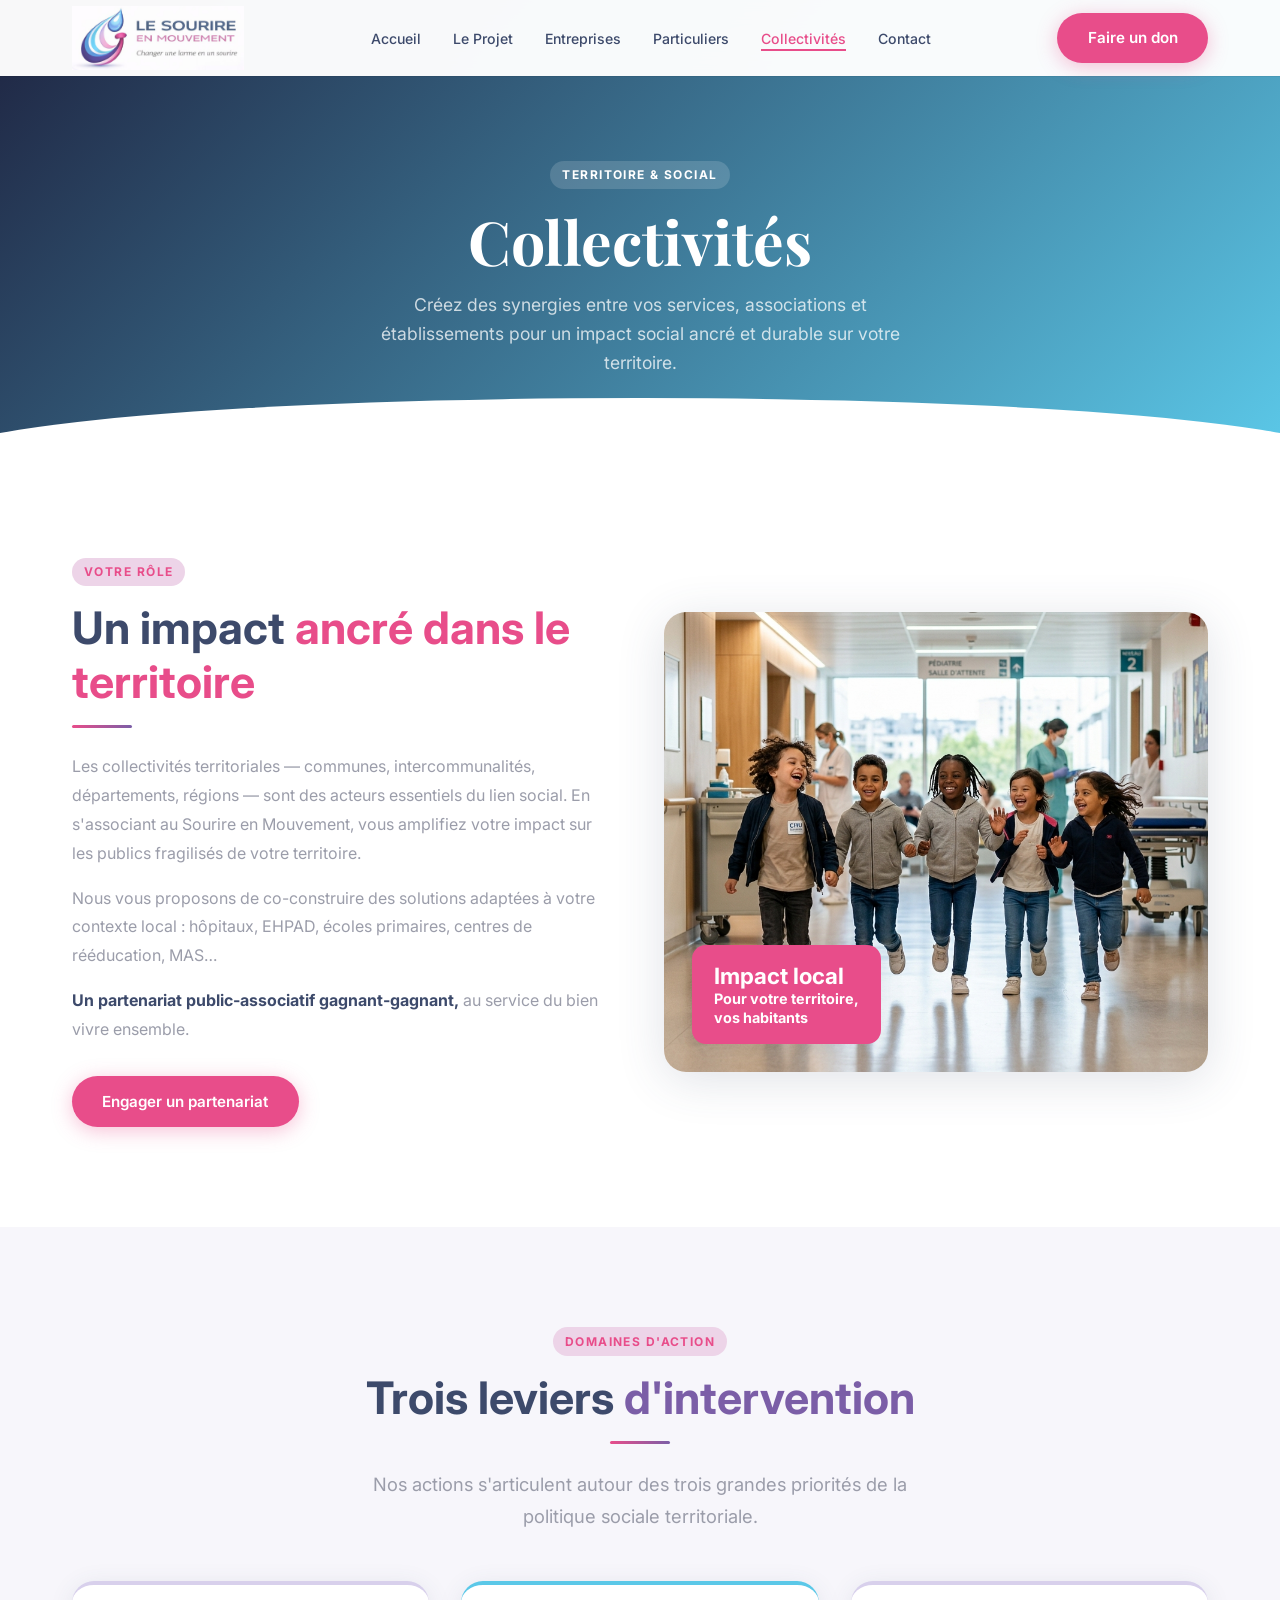
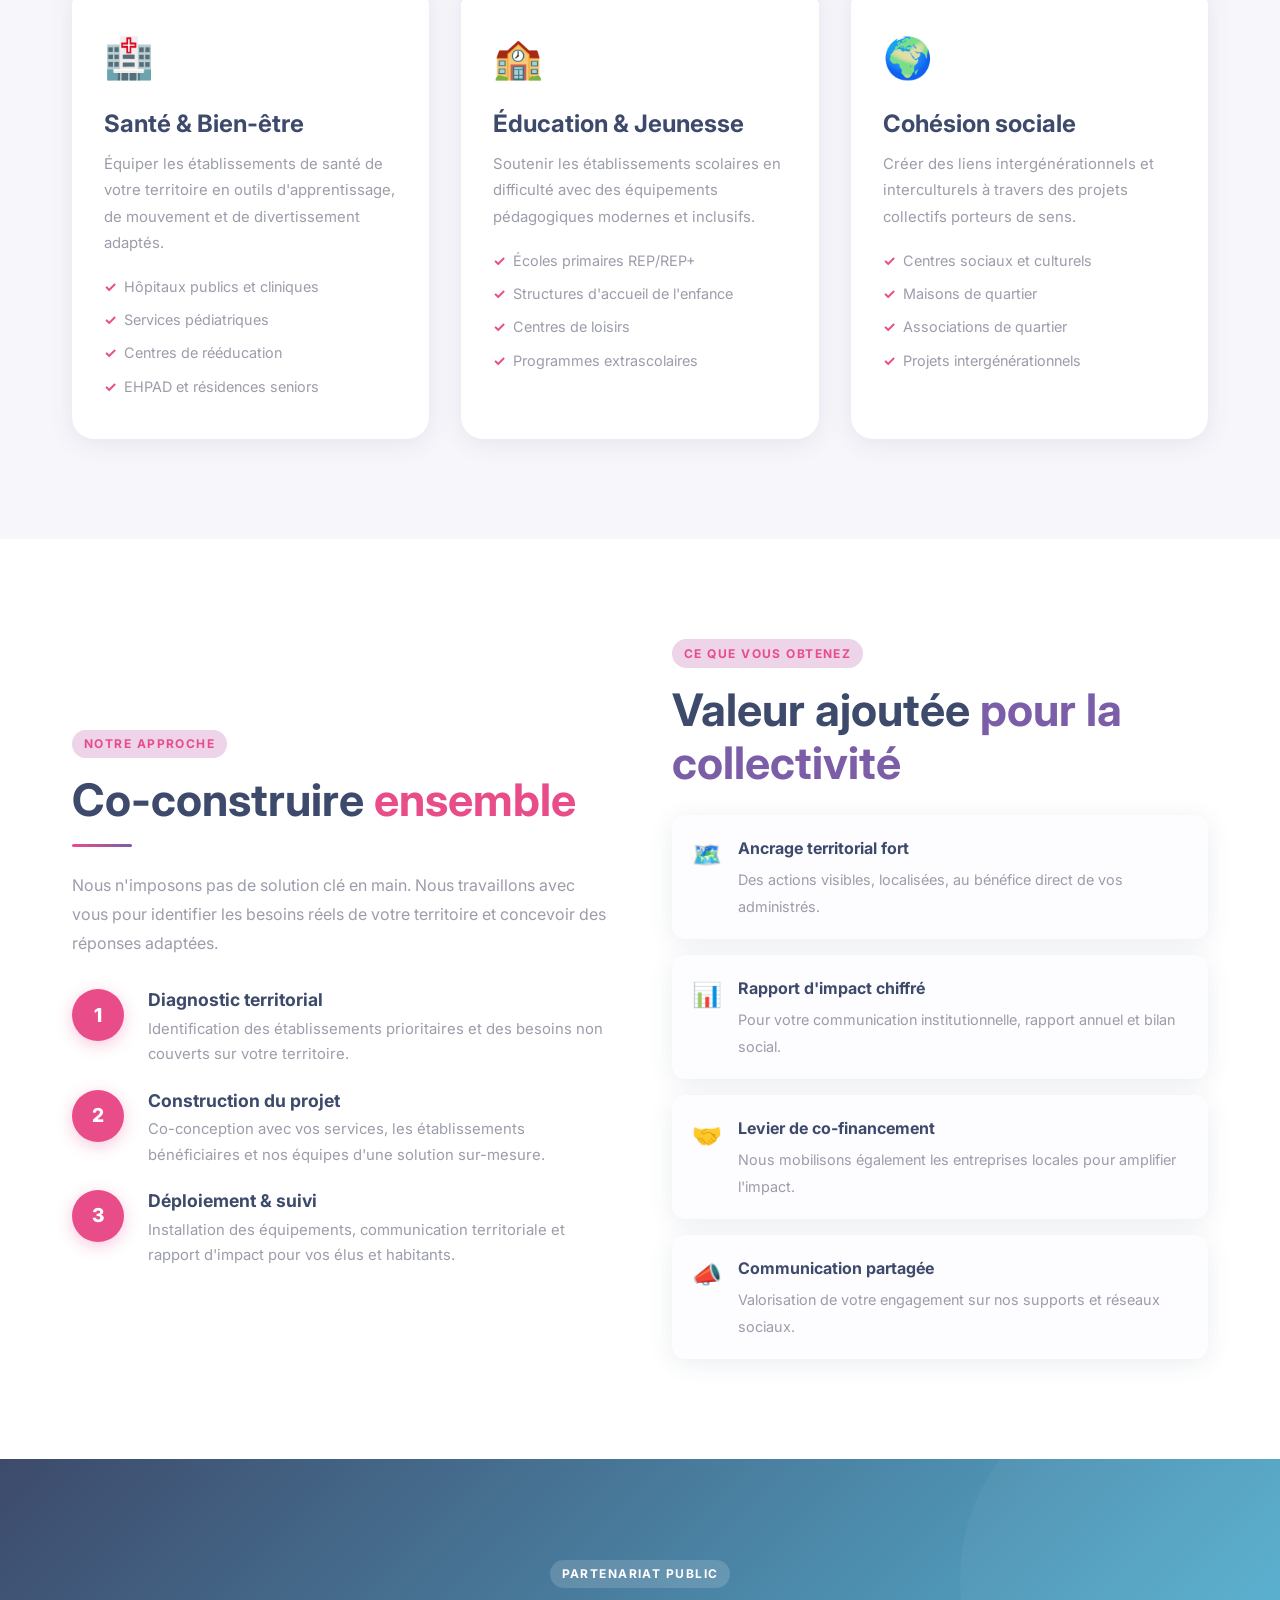
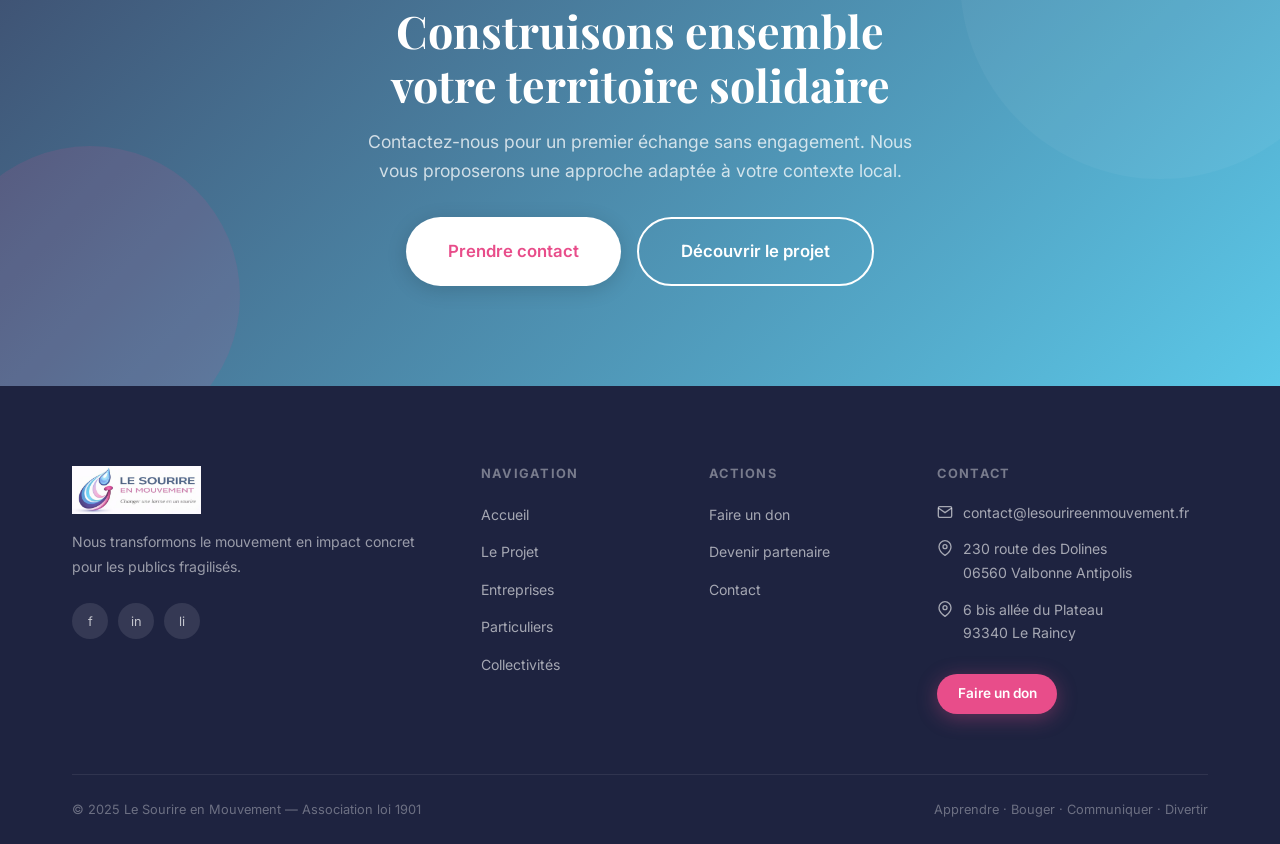
==== commit e365730b: "feat: link all donation buttons directly to HelloAsso Replace don.html internal links with the live " ====
--- a/collectivites.html
+++ b/collectivites.html
@@ -23,7 +23,7 @@
       <li><a href="contact.html">Contact</a></li>
     </ul>
     <div class="navbar__cta">
-      <a href="don.html" class="btn btn-primary">Faire un don</a>
+      <a href="https://www.helloasso.com/associations/le-sourire-en-mouvement/formulaires/1" target="_blank" rel="noopener noreferrer" class="btn btn-primary">Faire un don</a>
       <button class="navbar__hamburger" id="hamburger"><span></span><span></span><span></span></button>
     </div>
   </div>
@@ -231,7 +231,7 @@
       <div class="footer__col">
         <h4>Actions</h4>
         <ul>
-          <li><a href="don.html">Faire un don</a></li>
+          <li><a href="https://www.helloasso.com/associations/le-sourire-en-mouvement/formulaires/1" target="_blank" rel="noopener noreferrer">Faire un don</a></li>
           <li><a href="entreprises.html">Devenir partenaire</a></li>
           <li><a href="contact.html">Contact</a></li>
         </ul>
@@ -242,7 +242,15 @@
           <svg xmlns="http://www.w3.org/2000/svg" width="16" height="16" viewBox="0 0 24 24" fill="none" stroke="currentColor" stroke-width="2"><path d="M4 4h16c1.1 0 2 .9 2 2v12c0 1.1-.9 2-2 2H4c-1.1 0-2-.9-2-2V6c0-1.1.9-2 2-2z"/><polyline points="22,6 12,13 2,6"/></svg>
           contact@lesourireenmouvement.fr
         </div>
-        <a href="don.html" class="btn btn-primary mt-2" style="font-size:.85rem;padding:.65em 1.5em">Faire un don</a>
+        <div class="footer__contact-item">
+          <svg xmlns="http://www.w3.org/2000/svg" width="16" height="16" viewBox="0 0 24 24" fill="none" stroke="currentColor" stroke-width="2"><path d="M21 10c0 7-9 13-9 13s-9-6-9-13a9 9 0 0 1 18 0z"/><circle cx="12" cy="10" r="3"/></svg>
+          <span>230 route des Dolines<br>06560 Valbonne Antipolis</span>
+        </div>
+        <div class="footer__contact-item">
+          <svg xmlns="http://www.w3.org/2000/svg" width="16" height="16" viewBox="0 0 24 24" fill="none" stroke="currentColor" stroke-width="2"><path d="M21 10c0 7-9 13-9 13s-9-6-9-13a9 9 0 0 1 18 0z"/><circle cx="12" cy="10" r="3"/></svg>
+          <span>6 bis allée du Plateau<br>93340 Le Raincy</span>
+        </div>
+        <a href="https://www.helloasso.com/associations/le-sourire-en-mouvement/formulaires/1" target="_blank" rel="noopener noreferrer" class="btn btn-primary mt-2" style="font-size:.85rem;padding:.65em 1.5em">Faire un don</a>
       </div>
     </div>
     <div class="footer__bottom">
